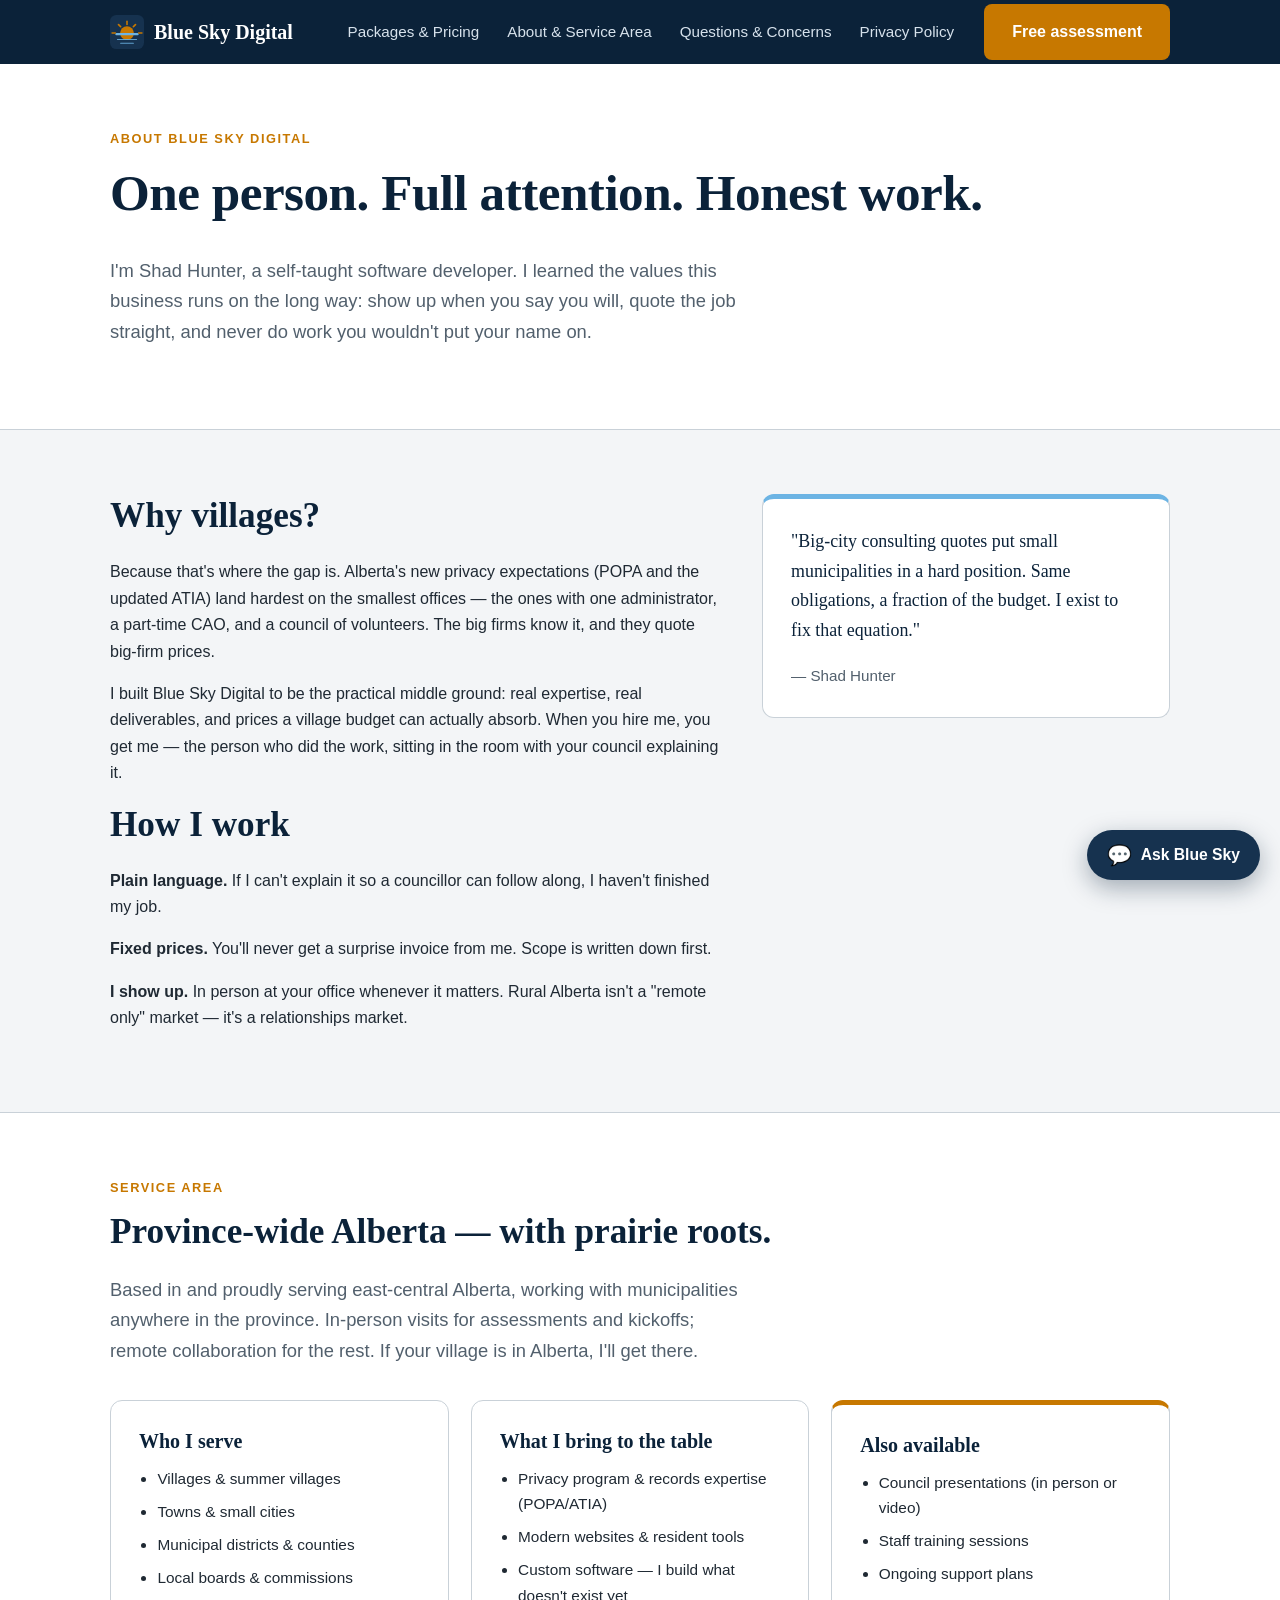
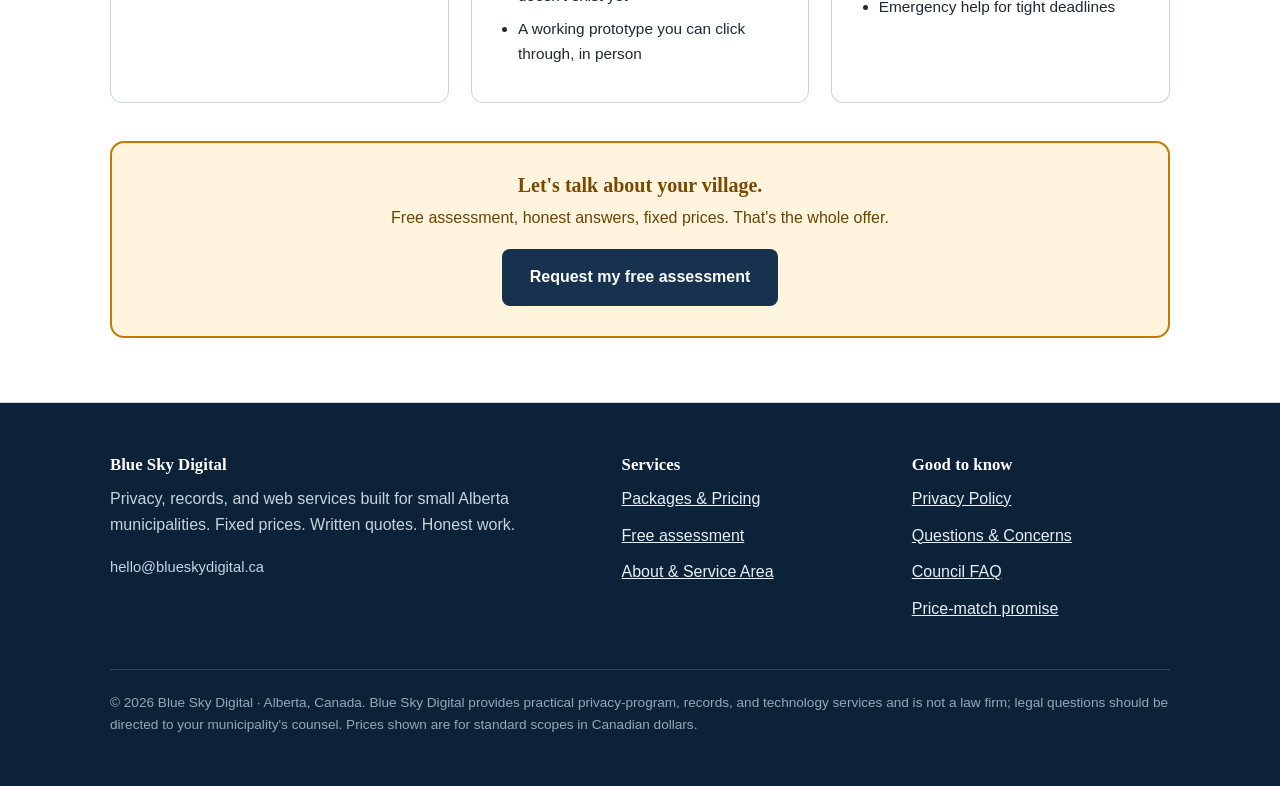
==== about.html @ df8b33da "Initial publish: Blue Sky Digital service website - 5 pages: landing, packages, about, concerns, pri" ====
<!DOCTYPE html>
<html lang="en">
<head>
<meta charset="UTF-8">
<meta name="viewport" content="width=device-width, initial-scale=1.0">
<title>About &amp; Service Area — Blue Sky Digital</title>
<meta name="description" content="Blue Sky Digital: honest privacy, records, and web work for small Alberta municipalities. Province-wide service, free assessments, fixed prices.">
<link rel="icon" type="image/svg+xml" href="img/mark.svg">
<link rel="stylesheet" href="css/style.css">
</head>
<body>
<a class="skip" href="#main">Skip to content</a>

<header class="site">
  <div class="wrap navrow">
    <a class="brand" href="index.html">
      <img class="mark" src="img/mark.svg" alt="" width="34" height="34">
      Blue Sky Digital
    </a>
    <button class="navtoggle" aria-expanded="false" aria-controls="mainnav">Menu</button>
    <nav id="mainnav" aria-label="Main">
      <a href="packages.html">Packages &amp; Pricing</a>
      <a href="about.html" aria-current="page">About &amp; Service Area</a>
      <a href="concerns.html">Questions &amp; Concerns</a>
      <a href="privacy.html">Privacy Policy</a>
    </nav>
    <a class="btn btn-primary" href="index.html#assessment">Free assessment</a>
  </div>
</header>

<main id="main">

<section>
  <div class="wrap">
    <p class="eyebrow">About Blue Sky Digital</p>
    <h1>One person. Full attention. Honest work.</h1>
    <p class="lead">I'm Shad Hunter, a self-taught software developer. I learned the values this business runs on the long way: show up when you say you will, quote the job straight, and never do work you wouldn't put your name on.</p>
  </div>
</section>

<section class="story">
  <div class="wrap cols">
    <div>
      <h2>Why villages?</h2>
      <p>Because that's where the gap is. Alberta's new privacy expectations (POPA and the updated ATIA) land hardest on the smallest offices — the ones with one administrator, a part-time CAO, and a council of volunteers. The big firms know it, and they quote big-firm prices.</p>
      <p>I built Blue Sky Digital to be the practical middle ground: real expertise, real deliverables, and prices a village budget can actually absorb. When you hire me, you get me — the person who did the work, sitting in the room with your council explaining it.</p>
      <h2>How I work</h2>
      <p><b>Plain language.</b> If I can't explain it so a councillor can follow along, I haven't finished my job.</p>
      <p><b>Fixed prices.</b> You'll never get a surprise invoice from me. Scope is written down first.</p>
      <p><b>I show up.</b> In person at your office whenever it matters. Rural Alberta isn't a "remote only" market — it's a relationships market.</p>
    </div>
    <div class="quote-card">
      <p>"Big-city consulting quotes put small municipalities in a hard position. Same obligations, a fraction of the budget. I exist to fix that equation."</p>
      <p style="margin:0;font-family:var(--sans);font-size:.95rem;color:var(--muted);">— Shad Hunter</p>
    </div>
  </div>
</section>

<section>
  <div class="wrap">
    <p class="eyebrow">Service area</p>
    <h2>Province-wide Alberta — with prairie roots.</h2>
    <p class="lead">Based in and proudly serving east-central Alberta, working with municipalities anywhere in the province. In-person visits for assessments and kickoffs; remote collaboration for the rest. If your village is in Alberta, I'll get there.</p>
    <div class="grid3">
      <div class="card">
        <h3>Who I serve</h3>
        <ul>
          <li>Villages &amp; summer villages</li>
          <li>Towns &amp; small cities</li>
          <li>Municipal districts &amp; counties</li>
          <li>Local boards &amp; commissions</li>
        </ul>
      </div>
      <div class="card">
        <h3>What I bring to the table</h3>
        <ul>
          <li>Privacy program &amp; records expertise (POPA/ATIA)</li>
          <li>Modern websites &amp; resident tools</li>
          <li>Custom software — I build what doesn't exist yet</li>
          <li>A working prototype you can click through, in person</li>
        </ul>
      </div>
      <div class="card feature">
        <h3>Also available</h3>
        <ul>
          <li>Council presentations (in person or video)</li>
          <li>Staff training sessions</li>
          <li>Ongoing support plans</li>
          <li>Emergency help for tight deadlines</li>
        </ul>
      </div>
    </div>
    <div class="promise" style="text-align:center;">
      <h3>Let's talk about your village.</h3>
      <p style="margin-bottom:18px;">Free assessment, honest answers, fixed prices. That's the whole offer.</p>
      <a class="btn btn-dark" href="index.html#assessment">Request my free assessment</a>
    </div>
  </div>
</section>

</main>

<footer class="site">
  <div class="wrap">
    <div class="cols">
      <div>
        <h3>Blue Sky Digital</h3>
        <p>Privacy, records, and web services built for small Alberta municipalities. Fixed prices. Written quotes. Honest work.</p>
        <p style="font-size:.92rem;">hello@blueskydigital.ca</p>
      </div>
      <div>
        <h3>Services</h3>
        <ul>
          <li><a href="packages.html">Packages &amp; Pricing</a></li>
          <li><a href="index.html#assessment">Free assessment</a></li>
          <li><a href="about.html">About &amp; Service Area</a></li>
        </ul>
      </div>
      <div>
        <h3>Good to know</h3>
        <ul>
          <li><a href="privacy.html">Privacy Policy</a></li>
          <li><a href="concerns.html">Questions &amp; Concerns</a></li>
          <li><a href="index.html#faq">Council FAQ</a></li>
          <li><a href="index.html#pricing">Price-match promise</a></li>
        </ul>
      </div>
    </div>
    <p class="legal">© 2026 Blue Sky Digital · Alberta, Canada. Blue Sky Digital provides practical privacy-program, records, and technology services and is not a law firm; legal questions should be directed to your municipality's counsel. Prices shown are for standard scopes in Canadian dollars.</p>
  </div>
</footer>

<script src="js/main.js"></script>
<script src="js/chat.js"></script>
</body>
</html>
---- css/style.css ----
/* Blue Sky Digital — government-professional design system */
:root {
  --navy:#16324f; --navy-dark:#0b2239; --blue:#175d8d; --sky:#6cb4e4;
  --gold:#c77800; --gold-soft:#fff5df; --ink:#1f2933; --muted:#52606d;
  --paper:#ffffff; --soft:#f3f5f7; --line:#c9d1d8;
  --sans:-apple-system,BlinkMacSystemFont,"Segoe UI",Roboto,Helvetica,Arial,sans-serif;
  --serif:Georgia,"Times New Roman",serif;
}
* { box-sizing:border-box; }
html { scroll-behavior:smooth; }
body { margin:0; color:var(--ink); background:var(--paper); font-family:var(--sans); line-height:1.65; }
img,svg { max-width:100%; }
h1,h2,h3,h4 { font-family:var(--serif); color:var(--navy-dark); line-height:1.25; margin:0 0 .6em; }
h1 { font-size:clamp(2.1rem,4.5vw,3.2rem); letter-spacing:-.01em; }
h2 { font-size:clamp(1.6rem,3vw,2.2rem); }
h3 { font-size:1.25rem; }
p { margin:0 0 1em; }
a { color:var(--blue); }
.wrap { width:min(1060px,calc(100% - 40px)); margin-inline:auto; }
.eyebrow { color:var(--gold); font-size:.8rem; font-weight:750; letter-spacing:.12em; text-transform:uppercase; margin-bottom:12px; }
.lead { font-size:1.15rem; color:var(--muted); max-width:62ch; }
section { padding:64px 0; border-bottom:1px solid var(--line); }
.skip { position:absolute; left:-9999px; }
.skip:focus { left:8px; top:8px; z-index:99; background:var(--navy-dark); color:#fff; padding:10px 16px; }
:focus-visible { outline:3px solid var(--gold); outline-offset:3px; }

/* Header */
header.site { position:sticky; top:0; z-index:50; background:var(--navy-dark); color:#fff; }
.navrow { display:flex; align-items:center; gap:18px; min-height:64px; }
.brand { display:flex; align-items:center; gap:10px; color:#fff; text-decoration:none; font-family:var(--serif); font-size:1.25rem; font-weight:700; margin-right:auto; }
.brand .mark { width:34px; height:34px; }
.navrow nav { display:flex; gap:4px; flex-wrap:wrap; }
.navrow nav a { color:#d7e2ec; text-decoration:none; padding:8px 12px; border-radius:6px; font-size:.95rem; }
.navrow nav a:hover { color:#fff; background:rgba(255,255,255,.12); }
.btn { display:inline-block; padding:13px 26px; border-radius:8px; font-weight:700; text-decoration:none; border:2px solid transparent; cursor:pointer; font-size:1rem; font-family:var(--sans); }
.btn-primary { background:var(--gold); color:#fff; }
.btn-primary:hover { background:#a86200; color:#fff; }
.btn-ghost { border-color:rgba(255,255,255,.5); color:#fff; }
.btn-ghost:hover { border-color:#fff; color:#fff; }
.btn-dark { background:var(--navy); color:#fff; }
.btn-dark:hover { background:var(--navy-dark); color:#fff; }
.navtoggle { display:none; background:none; border:1px solid rgba(255,255,255,.4); color:#fff; border-radius:6px; padding:8px 12px; cursor:pointer; }

/* Hero */
.hero { background:linear-gradient(180deg,#2e6fa4 0%,var(--navy) 62%,var(--navy) 100%); color:#fff; border-bottom:none; padding:84px 0 72px; }
.hero h1 { color:#fff; max-width:17ch; }
.hero .lead { color:#d9e6f2; font-size:1.22rem; }
.hero .cta { display:flex; gap:14px; flex-wrap:wrap; margin:28px 0 22px; }
.trust { display:flex; gap:8px 26px; flex-wrap:wrap; font-size:.92rem; color:#bcd4e8; padding-top:18px; border-top:1px solid rgba(255,255,255,.18); }
.trust b { color:#fff; }

/* Cards & grids */
.grid3 { display:grid; grid-template-columns:repeat(auto-fit,minmax(270px,1fr)); gap:22px; margin-top:34px; }
.card { background:#fff; border:1px solid var(--line); border-radius:12px; padding:28px; }
.card .step-no { display:inline-grid; place-items:center; width:44px; height:44px; border-radius:10px; background:var(--soft); border:1px solid var(--line); font-family:var(--serif); font-weight:700; color:var(--navy); margin-bottom:14px; font-size:1.15rem; }
.card .price { font-family:var(--serif); font-size:1.75rem; color:var(--navy); font-weight:700; margin:10px 0 6px; }
.card .price small { font-size:.85rem; font-family:var(--sans); color:var(--muted); font-weight:400; }
.card ul { padding-left:1.15em; margin:12px 0 0; }
.card li { margin-bottom:.5em; font-size:.96rem; }
.card.feature { border-top:5px solid var(--gold); }

/* Citation / detail box */
.detail { background:var(--soft); border-left:4px solid var(--navy); padding:18px 22px; border-radius:0 10px 10px 0; margin:26px 0; }
.detail p { font-size:.92rem; color:var(--muted); margin:0; }
.detail b { color:var(--navy-dark); }

/* Price banner */
.promise { background:var(--gold-soft); border:2px solid var(--gold); border-radius:14px; padding:30px 32px; margin:38px 0 0; }
.promise h3 { color:#7a4900; margin-bottom:.35em; }
.promise p { margin:0; color:#6b4400; }
/* Steps */
.steps { counter-reset:s; display:grid; grid-template-columns:repeat(auto-fit,minmax(210px,1fr)); gap:20px; margin-top:32px; }
.steps .st { padding-top:8px; }
.steps .st::before { counter-increment:s; content:counter(s); display:grid; place-items:center; width:40px; height:40px; border-radius:50%; background:var(--navy); color:#fff; font-family:var(--serif); font-weight:700; margin-bottom:12px; }

/* Table */
table { width:100%; border-collapse:collapse; margin-top:28px; background:#fff; }
th,td { text-align:left; padding:15px 16px; border-bottom:1px solid var(--line); font-size:.97rem; vertical-align:top; }
th { background:var(--navy); color:#fff; font-family:var(--serif); }
tr:nth-child(even) td { background:var(--soft); }
td.price-cell { font-family:var(--serif); font-weight:700; color:var(--navy); white-space:nowrap; }

/* FAQ */
.faq { margin-top:30px; }
.faq details { border:1px solid var(--line); border-radius:10px; padding:0 20px; margin-bottom:12px; background:#fff; }
.faq summary { cursor:pointer; font-weight:700; color:var(--navy-dark); padding:16px 0; font-family:var(--serif); font-size:1.05rem; }
.faq details p { padding-bottom:16px; margin:0; color:var(--muted); }

/* Story */
.story { background:var(--soft); }
.story .cols { display:grid; grid-template-columns:1.2fr .8fr; gap:40px; align-items:start; }
.quote-card { background:#fff; border:1px solid var(--line); border-radius:12px; padding:28px; font-family:var(--serif); font-size:1.12rem; color:var(--navy-dark); border-top:5px solid var(--sky); }

/* Form */
.form-wrap { display:grid; grid-template-columns:1.15fr .85fr; gap:40px; align-items:start; }
.form-grid { display:grid; grid-template-columns:1fr 1fr; gap:16px; }
.form-grid .full { grid-column:1/-1; }
label { display:block; font-weight:700; font-size:.92rem; color:var(--navy-dark); margin-bottom:6px; }
label .opt { font-weight:400; color:var(--muted); }
input,select,textarea { width:100%; padding:12px 14px; border:1px solid var(--line); border-radius:8px; font:inherit; background:#fff; }
input:focus,select:focus,textarea:focus { outline:3px solid var(--gold); outline-offset:1px; border-color:var(--gold); }
.checks { display:grid; gap:8px; }
.checks label { display:flex; gap:10px; align-items:center; font-weight:400; margin:0; }
.checks input { width:auto; }
.form-note { background:var(--soft); border:1px solid var(--line); border-radius:12px; padding:26px; }
.form-note h3 { margin-top:0; }
.form-note ol { padding-left:1.2em; margin:0; }
.form-note li { margin-bottom:.7em; }
.form-ok { background:#eaf5ef; border:1px solid #176b45; color:#14532d; border-radius:10px; padding:18px 22px; margin-top:18px; display:none; }
.form-ok.show { display:block; }

/* Footer */
footer.site { background:var(--navy-dark); color:#c7d4e0; padding:52px 0 36px; border-bottom:none; }
footer.site a { color:#e8eff6; }
footer.site .cols { display:grid; grid-template-columns:1.3fr .7fr .7fr; gap:32px; }
footer.site h3 { color:#fff; font-size:1.05rem; }
footer.site ul { list-style:none; padding:0; margin:0; }
footer.site li { margin-bottom:.65em; }
footer .legal { margin-top:36px; padding-top:22px; border-top:1px solid rgba(255,255,255,.15); font-size:.85rem; color:#94a8b9; }


/* ---- Ask Blue Sky chat widget ---- */
.bsky-chat { position:fixed; right:20px; bottom:20px; z-index:120; font-family:var(--sans); }
.bsky-fab { display:flex; align-items:center; gap:9px; padding:13px 20px; border:none; border-radius:999px;
  background:var(--navy); color:#fff; font-size:.98rem; font-weight:700; cursor:pointer;
  box-shadow:0 8px 24px rgba(11,34,57,.35); }
.bsky-fab:hover { background:var(--blue); }
.bsky-fab-icon { font-size:1.25rem; }
.bsky-panel { display:none; flex-direction:column; position:fixed; right:20px; bottom:20px;
  width:min(380px,calc(100vw - 40px)); height:min(560px,calc(100vh - 100px));
  background:#fff; border-radius:16px; overflow:hidden; box-shadow:0 18px 50px rgba(11,34,57,.4);
  border:1px solid var(--line); }
.bsky-panel.open { display:flex; }
.bsky-head { display:flex; align-items:center; justify-content:space-between; gap:10px;
  background:var(--navy); color:#fff; padding:15px 18px; }
.bsky-title { margin:0; font-family:var(--serif); font-size:1.08rem; font-weight:700; }
.bsky-sub { margin:2px 0 0; font-size:.72rem; color:#9fc3e2; }
.bsky-close { background:none; border:none; color:#fff; font-size:1.55rem; line-height:1; cursor:pointer; padding:2px 8px; }
.bsky-close:hover { color:var(--sky); }
.bsky-log { flex:1; overflow-y:auto; padding:16px; display:flex; flex-direction:column; gap:10px;
  background:var(--soft); }
.bsky-msg { max-width:86%; padding:11px 14px; border-radius:12px; font-size:.89rem; line-height:1.55; }
.bsky-msg a { color:var(--blue); font-weight:700; }
.bsky-bot { align-self:flex-start; background:#fff; border:1px solid var(--line); color:var(--ink);
  border-bottom-left-radius:4px; }
.bsky-user { align-self:flex-end; background:var(--navy); color:#fff; border-bottom-right-radius:4px; }
.bsky-typing { display:flex; gap:5px; align-items:center; min-width:52px; }
.bsky-typing span { width:7px; height:7px; border-radius:50%; background:#b6c2cc; animation:bsky-blink 1.2s infinite; }
.bsky-typing span:nth-child(2) { animation-delay:.2s; }
.bsky-typing span:nth-child(3) { animation-delay:.4s; }
@keyframes bsky-blink { 0%,70%,100% { opacity:.3; } 35% { opacity:1; } }
.bsky-chips { display:flex; flex-wrap:wrap; gap:7px; padding:10px 14px; background:#fff; border-top:1px solid var(--line); }
.bsky-chip { border:1px solid var(--line); background:#fff; color:var(--blue); border-radius:999px;
  padding:6px 12px; font-size:.76rem; font-weight:600; cursor:pointer; }
.bsky-chip:hover { background:var(--soft); border-color:var(--blue); }
.bsky-form { display:flex; gap:8px; padding:12px 14px; background:#fff; border-top:1px solid var(--line); }
.bsky-form input { flex:1; padding:10px 13px; border:1px solid var(--line); border-radius:999px; font-size:.9rem; }
.bsky-form input:focus { outline:2px solid var(--gold); border-color:var(--gold); }
.bsky-form button { width:42px; height:42px; border:none; border-radius:50%; background:var(--gold);
  color:#fff; font-size:1.05rem; cursor:pointer; flex-shrink:0; }
.bsky-form button:hover { background:#a86200; }
.bsky-foot { margin:0; padding:7px 14px 10px; font-size:.68rem; color:var(--muted); background:#fff;
  text-align:center; }
@media (max-width:520px) {
  .bsky-fab-text { display:none; }
  .bsky-fab { padding:14px; }
  .bsky-panel { right:10px; bottom:10px; width:calc(100vw - 20px); }
}
@media (max-width:860px) {
  .navtoggle { display:block; }
  .navrow nav { display:none; width:100%; flex-direction:column; padding-bottom:12px; }
  .navrow nav.open { display:flex; }
  .navrow .btn { display:none; }
  .story .cols,.form-wrap,footer.site .cols { grid-template-columns:1fr; }
  .form-grid { grid-template-columns:1fr; }
}
@media print {
  header.site,.navtoggle,.btn,form,.skip { display:none !important; }
  body { font-size:12pt; }
  section { padding:18px 0; break-inside:avoid; }
  .hero { background:#fff !important; color:#000 !important; }
  .hero h1,.hero .lead,.trust,.trust b { color:#000 !important; }
}
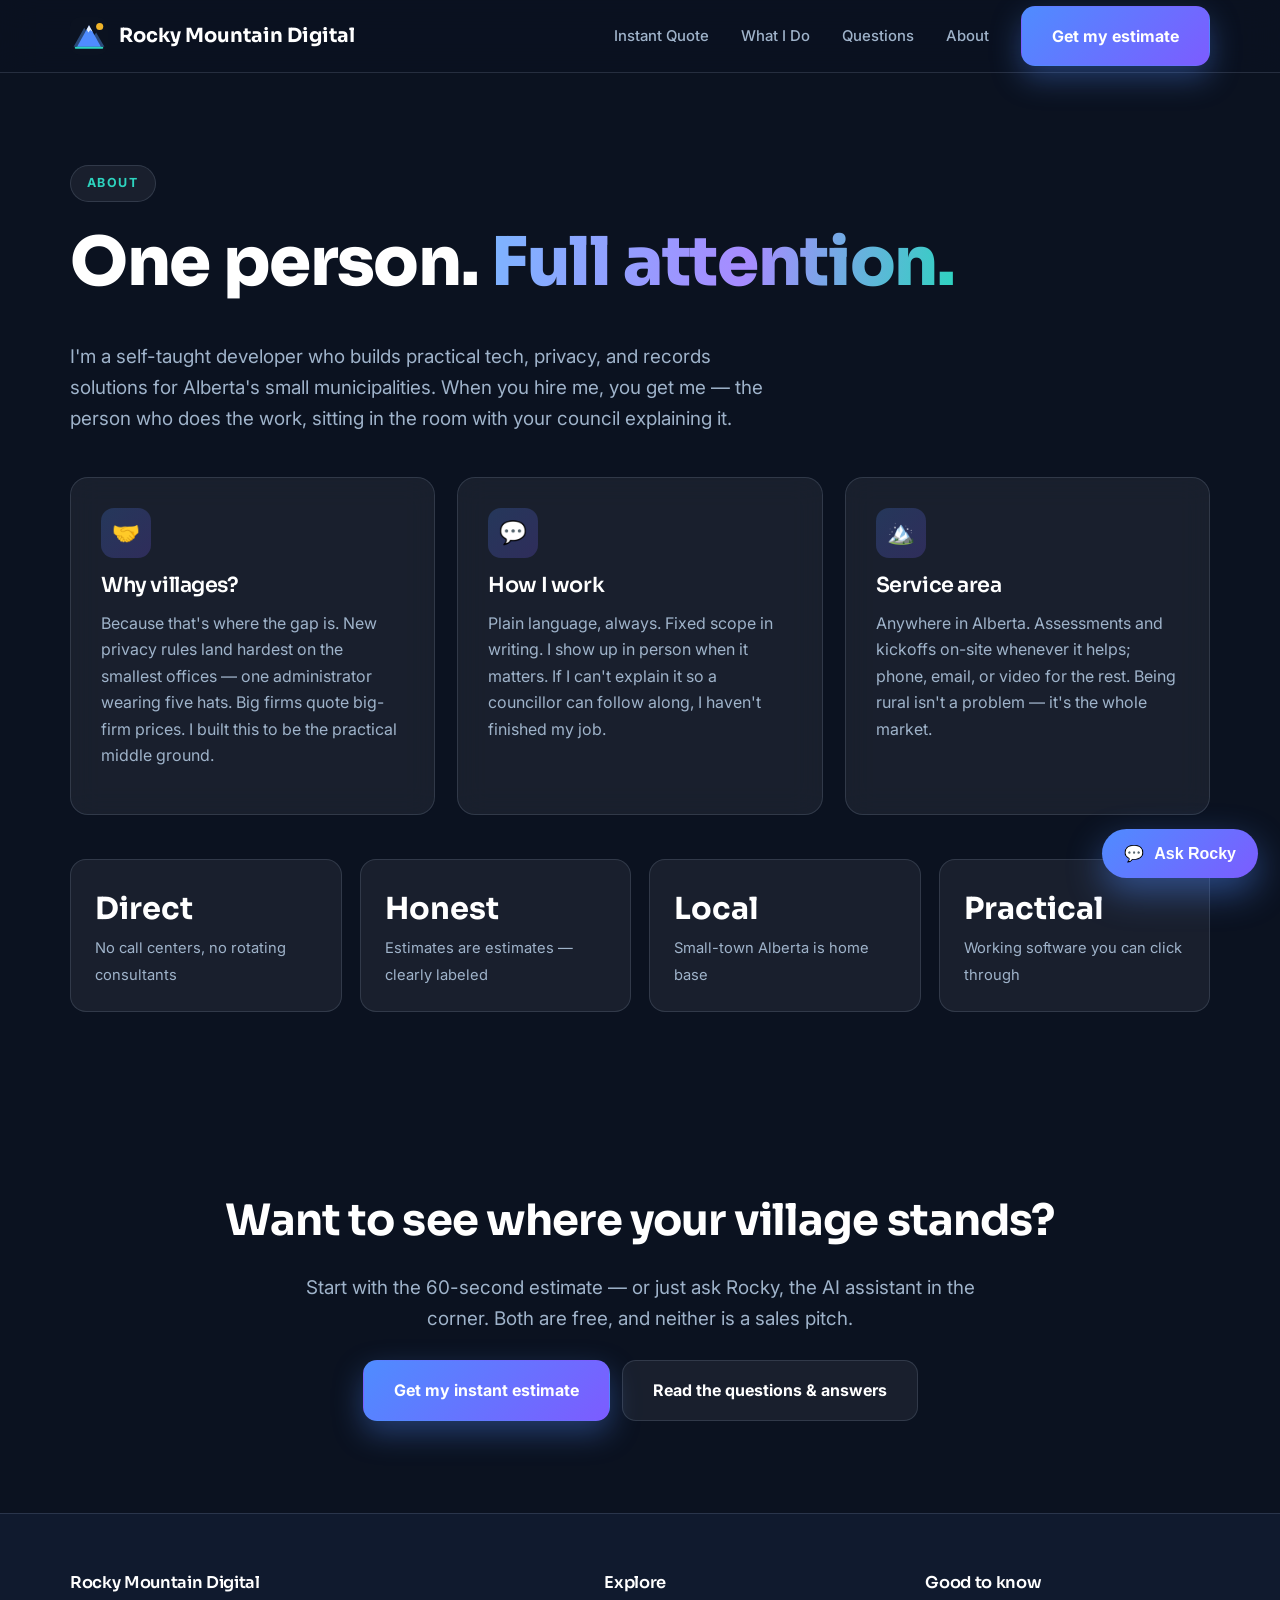
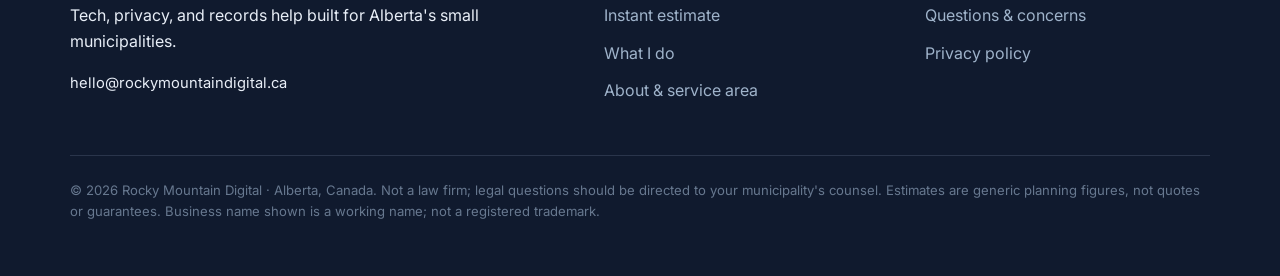
==== commit 8e5004a9: "Rebuild: Rocky Mountain Digital — real LLM + interactive quote quiz - Ask Rocky: real LLM chat (Pute" ====
--- a/about.html
+++ b/about.html
@@ -3,9 +3,12 @@
 <head>
 <meta charset="UTF-8">
 <meta name="viewport" content="width=device-width, initial-scale=1.0">
-<title>About &amp; Service Area — Blue Sky Digital</title>
-<meta name="description" content="Blue Sky Digital: honest privacy, records, and web work for small Alberta municipalities. Province-wide service, free assessments, fixed prices.">
+<title>About &amp; Service Area — Rocky Mountain Digital</title>
+<meta name="description" content="A self-taught developer helping Alberta villages with tech, privacy, and records. Province-wide service, honest estimates, real conversations.">
 <link rel="icon" type="image/svg+xml" href="img/mark.svg">
+<link rel="preconnect" href="https://fonts.googleapis.com">
+<link rel="preconnect" href="https://fonts.gstatic.com" crossorigin>
+<link href="https://fonts.googleapis.com/css2?family=Inter:wght@400;500;600;700&family=Sora:wght@600;700;800&display=swap" rel="stylesheet">
 <link rel="stylesheet" href="css/style.css">
 </head>
 <body>
@@ -14,17 +17,17 @@
 <header class="site">
   <div class="wrap navrow">
     <a class="brand" href="index.html">
-      <img class="mark" src="img/mark.svg" alt="" width="34" height="34">
-      Blue Sky Digital
+      <img class="mark" src="img/mark.svg" alt="" width="38" height="38">
+      Rocky Mountain Digital
     </a>
     <button class="navtoggle" aria-expanded="false" aria-controls="mainnav">Menu</button>
     <nav id="mainnav" aria-label="Main">
-      <a href="packages.html">Packages &amp; Pricing</a>
-      <a href="about.html" aria-current="page">About &amp; Service Area</a>
-      <a href="concerns.html">Questions &amp; Concerns</a>
-      <a href="privacy.html">Privacy Policy</a>
+      <a href="index.html#quote">Instant Quote</a>
+      <a href="index.html#services">What I Do</a>
+      <a href="concerns.html">Questions</a>
+      <a href="about.html" aria-current="page">About</a>
     </nav>
-    <a class="btn btn-primary" href="index.html#assessment">Free assessment</a>
+    <a class="btn btn-primary" href="index.html#quote">Get my estimate</a>
   </div>
 </header>
 
@@ -32,68 +35,42 @@
 
 <section>
   <div class="wrap">
-    <p class="eyebrow">About Blue Sky Digital</p>
-    <h1>One person. Full attention. Honest work.</h1>
-    <p class="lead">I'm Shad Hunter, a self-taught software developer. I learned the values this business runs on the long way: show up when you say you will, quote the job straight, and never do work you wouldn't put your name on.</p>
-  </div>
-</section>
-
-<section class="story">
-  <div class="wrap cols">
-    <div>
-      <h2>Why villages?</h2>
-      <p>Because that's where the gap is. Alberta's new privacy expectations (POPA and the updated ATIA) land hardest on the smallest offices — the ones with one administrator, a part-time CAO, and a council of volunteers. The big firms know it, and they quote big-firm prices.</p>
-      <p>I built Blue Sky Digital to be the practical middle ground: real expertise, real deliverables, and prices a village budget can actually absorb. When you hire me, you get me — the person who did the work, sitting in the room with your council explaining it.</p>
-      <h2>How I work</h2>
-      <p><b>Plain language.</b> If I can't explain it so a councillor can follow along, I haven't finished my job.</p>
-      <p><b>Fixed prices.</b> You'll never get a surprise invoice from me. Scope is written down first.</p>
-      <p><b>I show up.</b> In person at your office whenever it matters. Rural Alberta isn't a "remote only" market — it's a relationships market.</p>
+    <p class="eyebrow">About</p>
+    <h1>One person. <span class="grad-text">Full attention.</span></h1>
+    <p class="lead">I'm a self-taught developer who builds practical tech, privacy, and records solutions for Alberta's small municipalities. When you hire me, you get me — the person who does the work, sitting in the room with your council explaining it.</p>
+    <div class="grid3">
+      <div class="card">
+        <div class="icon" aria-hidden="true">🤝</div>
+        <h3>Why villages?</h3>
+        <p>Because that's where the gap is. New privacy rules land hardest on the smallest offices — one administrator wearing five hats. Big firms quote big-firm prices. I built this to be the practical middle ground.</p>
+      </div>
+      <div class="card">
+        <div class="icon" aria-hidden="true">💬</div>
+        <h3>How I work</h3>
+        <p>Plain language, always. Fixed scope in writing. I show up in person when it matters. If I can't explain it so a councillor can follow along, I haven't finished my job.</p>
+      </div>
+      <div class="card">
+        <div class="icon" aria-hidden="true">🏔️</div>
+        <h3>Service area</h3>
+        <p>Anywhere in Alberta. Assessments and kickoffs on-site whenever it helps; phone, email, or video for the rest. Being rural isn't a problem — it's the whole market.</p>
+      </div>
     </div>
-    <div class="quote-card">
-      <p>"Big-city consulting quotes put small municipalities in a hard position. Same obligations, a fraction of the budget. I exist to fix that equation."</p>
-      <p style="margin:0;font-family:var(--sans);font-size:.95rem;color:var(--muted);">— Shad Hunter</p>
+    <div class="strip">
+      <div class="stat"><b>Direct</b><span>No call centers, no rotating consultants</span></div>
+      <div class="stat"><b>Honest</b><span>Estimates are estimates — clearly labeled</span></div>
+      <div class="stat"><b>Local</b><span>Small-town Alberta is home base</span></div>
+      <div class="stat"><b>Practical</b><span>Working software you can click through</span></div>
     </div>
   </div>
 </section>
 
 <section>
-  <div class="wrap">
-    <p class="eyebrow">Service area</p>
-    <h2>Province-wide Alberta — with prairie roots.</h2>
-    <p class="lead">Based in and proudly serving east-central Alberta, working with municipalities anywhere in the province. In-person visits for assessments and kickoffs; remote collaboration for the rest. If your village is in Alberta, I'll get there.</p>
-    <div class="grid3">
-      <div class="card">
-        <h3>Who I serve</h3>
-        <ul>
-          <li>Villages &amp; summer villages</li>
-          <li>Towns &amp; small cities</li>
-          <li>Municipal districts &amp; counties</li>
-          <li>Local boards &amp; commissions</li>
-        </ul>
-      </div>
-      <div class="card">
-        <h3>What I bring to the table</h3>
-        <ul>
-          <li>Privacy program &amp; records expertise (POPA/ATIA)</li>
-          <li>Modern websites &amp; resident tools</li>
-          <li>Custom software — I build what doesn't exist yet</li>
-          <li>A working prototype you can click through, in person</li>
-        </ul>
-      </div>
-      <div class="card feature">
-        <h3>Also available</h3>
-        <ul>
-          <li>Council presentations (in person or video)</li>
-          <li>Staff training sessions</li>
-          <li>Ongoing support plans</li>
-          <li>Emergency help for tight deadlines</li>
-        </ul>
-      </div>
-    </div>
-    <div class="promise" style="text-align:center;">
-      <h3>Let's talk about your village.</h3>
-      <p style="margin-bottom:18px;">Free assessment, honest answers, fixed prices. That's the whole offer.</p>
-      <a class="btn btn-dark" href="index.html#assessment">Request my free assessment</a>
+  <div class="wrap" style="text-align:center">
+    <h2>Want to see where your village stands?</h2>
+    <p class="lead" style="margin-inline:auto">Start with the 60-second estimate — or just ask Rocky, the AI assistant in the corner. Both are free, and neither is a sales pitch.</p>
+    <div class="quiz-nav" style="justify-content:center">
+      <a class="btn btn-primary" href="index.html#quote">Get my instant estimate</a>
+      <a class="btn btn-ghost" href="concerns.html">Read the questions &amp; answers</a>
     </div>
   </div>
 </section>
@@ -104,33 +81,33 @@
   <div class="wrap">
     <div class="cols">
       <div>
-        <h3>Blue Sky Digital</h3>
-        <p>Privacy, records, and web services built for small Alberta municipalities. Fixed prices. Written quotes. Honest work.</p>
-        <p style="font-size:.92rem;">hello@blueskydigital.ca</p>
+        <h3>Rocky Mountain Digital</h3>
+        <p>Tech, privacy, and records help built for Alberta's small municipalities.</p>
+        <p style="font-size:.92rem">hello@rockymountaindigital.ca</p>
       </div>
       <div>
-        <h3>Services</h3>
+        <h3>Explore</h3>
         <ul>
-          <li><a href="packages.html">Packages &amp; Pricing</a></li>
-          <li><a href="index.html#assessment">Free assessment</a></li>
-          <li><a href="about.html">About &amp; Service Area</a></li>
+          <li><a href="index.html#quote">Instant estimate</a></li>
+          <li><a href="index.html#services">What I do</a></li>
+          <li><a href="about.html">About &amp; service area</a></li>
         </ul>
       </div>
       <div>
         <h3>Good to know</h3>
         <ul>
-          <li><a href="privacy.html">Privacy Policy</a></li>
-          <li><a href="concerns.html">Questions &amp; Concerns</a></li>
-          <li><a href="index.html#faq">Council FAQ</a></li>
-          <li><a href="index.html#pricing">Price-match promise</a></li>
+          <li><a href="concerns.html">Questions &amp; concerns</a></li>
+          <li><a href="privacy.html">Privacy policy</a></li>
         </ul>
       </div>
     </div>
-    <p class="legal">© 2026 Blue Sky Digital · Alberta, Canada. Blue Sky Digital provides practical privacy-program, records, and technology services and is not a law firm; legal questions should be directed to your municipality's counsel. Prices shown are for standard scopes in Canadian dollars.</p>
+    <p class="legal">© 2026 Rocky Mountain Digital · Alberta, Canada. Not a law firm; legal questions should be directed to your municipality's counsel. Estimates are generic planning figures, not quotes or guarantees. Business name shown is a working name; not a registered trademark.</p>
   </div>
 </footer>
 
+<script src="https://js.puter.com/v2/"></script>
 <script src="js/main.js"></script>
+<script src="js/ai.js"></script>
 <script src="js/chat.js"></script>
 </body>
 </html>
--- a/css/style.css
+++ b/css/style.css
@@ -1,183 +1,186 @@
-/* Blue Sky Digital — government-professional design system */
+/* Rocky Mountain Digital — premium SaaS design system */
 :root {
-  --navy:#16324f; --navy-dark:#0b2239; --blue:#175d8d; --sky:#6cb4e4;
-  --gold:#c77800; --gold-soft:#fff5df; --ink:#1f2933; --muted:#52606d;
-  --paper:#ffffff; --soft:#f3f5f7; --line:#c9d1d8;
-  --sans:-apple-system,BlinkMacSystemFont,"Segoe UI",Roboto,Helvetica,Arial,sans-serif;
-  --serif:Georgia,"Times New Roman",serif;
+  --midnight:#0b1220; --deep:#101a2e; --navy:#16263f; --panel:#1b2c47;
+  --ice:#e8eef7; --white:#fff; --mist:#9fb3ca; --line:rgba(159,179,202,.18);
+  --accent:#4f8cff; --accent-2:#7c5cff; --gold:#f0b429; --teal:#2dd4bf;
+  --glass:rgba(255,255,255,.06); --glass-2:rgba(255,255,255,.1);
+  --sans:"Inter",-apple-system,BlinkMacSystemFont,"Segoe UI",Roboto,sans-serif;
+  --display:"Sora","Inter",sans-serif;
+  --shadow:0 20px 50px rgba(4,10,22,.45);
+  --radius:18px;
 }
 * { box-sizing:border-box; }
 html { scroll-behavior:smooth; }
-body { margin:0; color:var(--ink); background:var(--paper); font-family:var(--sans); line-height:1.65; }
+body { margin:0; background:var(--midnight); color:var(--ice); font-family:var(--sans); line-height:1.65; -webkit-font-smoothing:antialiased; }
 img,svg { max-width:100%; }
-h1,h2,h3,h4 { font-family:var(--serif); color:var(--navy-dark); line-height:1.25; margin:0 0 .6em; }
-h1 { font-size:clamp(2.1rem,4.5vw,3.2rem); letter-spacing:-.01em; }
-h2 { font-size:clamp(1.6rem,3vw,2.2rem); }
-h3 { font-size:1.25rem; }
+h1,h2,h3,h4 { font-family:var(--display); color:var(--white); line-height:1.15; margin:0 0 .6em; letter-spacing:-.02em; }
+h1 { font-size:clamp(2.4rem,5.5vw,4.2rem); font-weight:800; }
+h2 { font-size:clamp(1.8rem,3.5vw,2.7rem); font-weight:700; }
+h3 { font-size:1.3rem; font-weight:600; }
 p { margin:0 0 1em; }
-a { color:var(--blue); }
-.wrap { width:min(1060px,calc(100% - 40px)); margin-inline:auto; }
-.eyebrow { color:var(--gold); font-size:.8rem; font-weight:750; letter-spacing:.12em; text-transform:uppercase; margin-bottom:12px; }
-.lead { font-size:1.15rem; color:var(--muted); max-width:62ch; }
-section { padding:64px 0; border-bottom:1px solid var(--line); }
+a { color:var(--accent); }
+.wrap { width:min(1140px,calc(100% - 44px)); margin-inline:auto; }
+.eyebrow { display:inline-flex; align-items:center; gap:8px; padding:7px 16px; border-radius:999px;
+  background:var(--glass); border:1px solid var(--line); color:var(--teal);
+  font-size:.78rem; font-weight:700; letter-spacing:.12em; text-transform:uppercase; margin-bottom:22px; }
+.lead { font-size:1.18rem; color:var(--mist); max-width:60ch; }
+.grad-text { background:linear-gradient(100deg,#7db4ff 0%,#a78bff 55%,#2dd4bf 100%);
+  -webkit-background-clip:text; background-clip:text; color:transparent; }
+section { padding:92px 0; position:relative; }
 .skip { position:absolute; left:-9999px; }
-.skip:focus { left:8px; top:8px; z-index:99; background:var(--navy-dark); color:#fff; padding:10px 16px; }
+.skip:focus { left:12px; top:12px; z-index:200; background:var(--accent); color:#fff; padding:12px 18px; border-radius:10px; }
 :focus-visible { outline:3px solid var(--gold); outline-offset:3px; }
 
+/* Buttons */
+.btn { display:inline-flex; align-items:center; justify-content:center; gap:9px; padding:16px 30px;
+  border-radius:14px; font-weight:700; font-size:1rem; text-decoration:none; border:1px solid transparent;
+  cursor:pointer; font-family:var(--sans); transition:transform .18s ease, box-shadow .18s ease, background .18s; }
+.btn:hover { transform:translateY(-2px); }
+.btn-primary { background:linear-gradient(135deg,var(--accent),var(--accent-2)); color:#fff;
+  box-shadow:0 12px 30px rgba(79,140,255,.35); }
+.btn-primary:hover { box-shadow:0 18px 40px rgba(79,140,255,.5); }
+.btn-ghost { background:var(--glass); border-color:var(--line); color:var(--white); }
+.btn-ghost:hover { background:var(--glass-2); }
+.btn-gold { background:linear-gradient(135deg,var(--gold),#e08b0e); color:#241a02;
+  box-shadow:0 12px 30px rgba(240,180,41,.3); }
+
 /* Header */
-header.site { position:sticky; top:0; z-index:50; background:var(--navy-dark); color:#fff; }
-.navrow { display:flex; align-items:center; gap:18px; min-height:64px; }
-.brand { display:flex; align-items:center; gap:10px; color:#fff; text-decoration:none; font-family:var(--serif); font-size:1.25rem; font-weight:700; margin-right:auto; }
-.brand .mark { width:34px; height:34px; }
+header.site { position:sticky; top:0; z-index:100; background:rgba(11,18,32,.75);
+  backdrop-filter:blur(18px); -webkit-backdrop-filter:blur(18px); border-bottom:1px solid var(--line); }
+.navrow { display:flex; align-items:center; gap:18px; min-height:72px; }
+.brand { display:flex; align-items:center; gap:11px; color:var(--white); text-decoration:none;
+  font-family:var(--display); font-size:1.22rem; font-weight:700; margin-right:auto; }
+.brand .mark { width:38px; height:38px; border-radius:10px; }
 .navrow nav { display:flex; gap:4px; flex-wrap:wrap; }
-.navrow nav a { color:#d7e2ec; text-decoration:none; padding:8px 12px; border-radius:6px; font-size:.95rem; }
-.navrow nav a:hover { color:#fff; background:rgba(255,255,255,.12); }
-.btn { display:inline-block; padding:13px 26px; border-radius:8px; font-weight:700; text-decoration:none; border:2px solid transparent; cursor:pointer; font-size:1rem; font-family:var(--sans); }
-.btn-primary { background:var(--gold); color:#fff; }
-.btn-primary:hover { background:#a86200; color:#fff; }
-.btn-ghost { border-color:rgba(255,255,255,.5); color:#fff; }
-.btn-ghost:hover { border-color:#fff; color:#fff; }
-.btn-dark { background:var(--navy); color:#fff; }
-.btn-dark:hover { background:var(--navy-dark); color:#fff; }
-.navtoggle { display:none; background:none; border:1px solid rgba(255,255,255,.4); color:#fff; border-radius:6px; padding:8px 12px; cursor:pointer; }
+.navrow nav a { color:var(--mist); text-decoration:none; padding:9px 14px; border-radius:10px; font-size:.93rem; font-weight:500; transition:color .15s, background .15s; }
+.navrow nav a:hover { color:var(--white); background:var(--glass); }
+.navtoggle { display:none; background:var(--glass); border:1px solid var(--line); color:#fff; border-radius:10px; padding:9px 14px; cursor:pointer; }
 
 /* Hero */
-.hero { background:linear-gradient(180deg,#2e6fa4 0%,var(--navy) 62%,var(--navy) 100%); color:#fff; border-bottom:none; padding:84px 0 72px; }
-.hero h1 { color:#fff; max-width:17ch; }
-.hero .lead { color:#d9e6f2; font-size:1.22rem; }
-.hero .cta { display:flex; gap:14px; flex-wrap:wrap; margin:28px 0 22px; }
-.trust { display:flex; gap:8px 26px; flex-wrap:wrap; font-size:.92rem; color:#bcd4e8; padding-top:18px; border-top:1px solid rgba(255,255,255,.18); }
-.trust b { color:#fff; }
+.hero { padding:110px 0 100px; overflow:hidden; }
+.hero::before { content:""; position:absolute; inset:-20% -10% auto; height:130%;
+  background:
+    radial-gradient(52% 44% at 18% 12%, rgba(79,140,255,.28), transparent 62%),
+    radial-gradient(46% 40% at 84% 18%, rgba(124,92,255,.24), transparent 62%),
+    radial-gradient(40% 36% at 52% 88%, rgba(45,212,191,.14), transparent 65%);
+  pointer-events:none; }
+.hero-grid { position:relative; display:grid; grid-template-columns:1.15fr .85fr; gap:52px; align-items:center; }
+.hero h1 { max-width:15ch; }
+.hero .lead { font-size:1.25rem; }
+.hero .cta { display:flex; gap:14px; flex-wrap:wrap; margin:32px 0 26px; }
+.pill-row { display:flex; gap:10px; flex-wrap:wrap; }
+.pill { padding:9px 16px; border-radius:999px; background:var(--glass); border:1px solid var(--line);
+  font-size:.85rem; color:var(--ice); }
+.pill b { color:var(--white); }
+/* Glass cards & grids */
+.grid3 { display:grid; grid-template-columns:repeat(auto-fit,minmax(290px,1fr)); gap:22px; margin-top:42px; }
+.card { background:var(--glass); border:1px solid var(--line); border-radius:var(--radius); padding:30px;
+  backdrop-filter:blur(14px); -webkit-backdrop-filter:blur(14px); transition:transform .2s ease, border-color .2s; }
+.card:hover { transform:translateY(-4px); border-color:rgba(79,140,255,.45); }
+.card .icon { display:grid; place-items:center; width:50px; height:50px; border-radius:13px; margin-bottom:16px;
+  background:linear-gradient(135deg,rgba(79,140,255,.22),rgba(124,92,255,.22)); font-size:1.4rem; }
+.card p { color:var(--mist); }
+.card.feature { border-color:rgba(240,180,41,.5); background:linear-gradient(170deg,rgba(240,180,41,.12),var(--glass)); }
 
-/* Cards & grids */
-.grid3 { display:grid; grid-template-columns:repeat(auto-fit,minmax(270px,1fr)); gap:22px; margin-top:34px; }
-.card { background:#fff; border:1px solid var(--line); border-radius:12px; padding:28px; }
-.card .step-no { display:inline-grid; place-items:center; width:44px; height:44px; border-radius:10px; background:var(--soft); border:1px solid var(--line); font-family:var(--serif); font-weight:700; color:var(--navy); margin-bottom:14px; font-size:1.15rem; }
-.card .price { font-family:var(--serif); font-size:1.75rem; color:var(--navy); font-weight:700; margin:10px 0 6px; }
-.card .price small { font-size:.85rem; font-family:var(--sans); color:var(--muted); font-weight:400; }
-.card ul { padding-left:1.15em; margin:12px 0 0; }
-.card li { margin-bottom:.5em; font-size:.96rem; }
-.card.feature { border-top:5px solid var(--gold); }
+.sec-head { max-width:640px; margin-bottom:8px; }
+.sec-head .lead { margin-top:12px; }
 
-/* Citation / detail box */
-.detail { background:var(--soft); border-left:4px solid var(--navy); padding:18px 22px; border-radius:0 10px 10px 0; margin:26px 0; }
-.detail p { font-size:.92rem; color:var(--muted); margin:0; }
-.detail b { color:var(--navy-dark); }
+/* Quote quiz */
+.quiz-shell { background:linear-gradient(165deg,rgba(27,44,71,.75),rgba(16,26,46,.75));
+  border:1px solid var(--line); border-radius:24px; padding:clamp(24px,4vw,44px); box-shadow:var(--shadow); }
+.quiz-progress { display:flex; gap:8px; margin-bottom:26px; }
+.quiz-progress span { flex:1; height:6px; border-radius:99px; background:var(--glass-2); overflow:hidden; }
+.quiz-progress span.done { background:linear-gradient(90deg,var(--accent),var(--accent-2)); }
+.quiz-step h3 { font-size:1.55rem; margin-bottom:6px; }
+.quiz-step .hint { color:var(--mist); font-size:.95rem; margin-bottom:22px; }
+.quiz-options { display:grid; gap:12px; }
+.quiz-opt { text-align:left; padding:17px 20px; border-radius:14px; background:var(--glass);
+  border:1px solid var(--line); color:var(--ice); font-size:1.02rem; font-family:var(--sans);
+  cursor:pointer; transition:all .16s ease; display:flex; justify-content:space-between; align-items:center; gap:12px; }
+.quiz-opt:hover { border-color:var(--accent); background:rgba(79,140,255,.14); transform:translateX(4px); }
+.quiz-opt.sel { border-color:var(--accent); background:rgba(79,140,255,.22); box-shadow:0 8px 24px rgba(79,140,255,.25); }
+.quiz-opt small { color:var(--mist); font-size:.82rem; }
+.quiz-free { width:100%; padding:15px 18px; border-radius:14px; background:var(--glass);
+  border:1px solid var(--line); color:var(--ice); font:inherit; resize:vertical; min-height:96px; }
+.quiz-free:focus { outline:2px solid var(--accent); border-color:var(--accent); }
+.quiz-nav { display:flex; gap:12px; margin-top:26px; flex-wrap:wrap; align-items:center; }
+.quiz-note { font-size:.82rem; color:var(--mist); margin-top:14px; }
+/* Quote result */
+.quote-card { background:linear-gradient(170deg,rgba(255,255,255,.1),rgba(255,255,255,.04));
+  border:1px solid rgba(240,180,41,.45); border-radius:22px; padding:clamp(26px,4vw,44px); box-shadow:var(--shadow); }
+.quote-price { font-family:var(--display); font-size:clamp(2.6rem,6vw,4rem); font-weight:800;
+  background:linear-gradient(120deg,var(--gold),#ffd97a); -webkit-background-clip:text; background-clip:text; color:transparent; }
+.quote-lines { margin:24px 0; border-top:1px solid var(--line); }
+.quote-line { display:flex; justify-content:space-between; gap:16px; padding:13px 0; border-bottom:1px solid var(--line); }
+.quote-line .lbl { color:var(--ice); }
+.quote-line .val { font-weight:700; color:var(--white); white-space:nowrap; }
+.quote-line .why { display:block; color:var(--mist); font-size:.82rem; }
+.typing { display:inline-flex; gap:5px; align-items:center; }
+.typing i { width:7px; height:7px; border-radius:50%; background:var(--mist); animation:blink 1.2s infinite; }
+.typing i:nth-child(2){ animation-delay:.2s; } .typing i:nth-child(3){ animation-delay:.4s; }
+@keyframes blink { 0%,70%,100%{opacity:.25} 35%{opacity:1} }
 
-/* Price banner */
-.promise { background:var(--gold-soft); border:2px solid var(--gold); border-radius:14px; padding:30px 32px; margin:38px 0 0; }
-.promise h3 { color:#7a4900; margin-bottom:.35em; }
-.promise p { margin:0; color:#6b4400; }
-/* Steps */
-.steps { counter-reset:s; display:grid; grid-template-columns:repeat(auto-fit,minmax(210px,1fr)); gap:20px; margin-top:32px; }
-.steps .st { padding-top:8px; }
-.steps .st::before { counter-increment:s; content:counter(s); display:grid; place-items:center; width:40px; height:40px; border-radius:50%; background:var(--navy); color:#fff; font-family:var(--serif); font-weight:700; margin-bottom:12px; }
+.strip { display:grid; grid-template-columns:repeat(auto-fit,minmax(220px,1fr)); gap:18px; margin-top:44px; }
+.strip .stat { background:var(--glass); border:1px solid var(--line); border-radius:16px; padding:24px; }
+.strip .stat b { display:block; font-family:var(--display); font-size:1.9rem; color:var(--white); }
+.strip .stat span { color:var(--mist); font-size:.92rem; }
 
-/* Table */
-table { width:100%; border-collapse:collapse; margin-top:28px; background:#fff; }
-th,td { text-align:left; padding:15px 16px; border-bottom:1px solid var(--line); font-size:.97rem; vertical-align:top; }
-th { background:var(--navy); color:#fff; font-family:var(--serif); }
-tr:nth-child(even) td { background:var(--soft); }
-td.price-cell { font-family:var(--serif); font-weight:700; color:var(--navy); white-space:nowrap; }
+footer.site { background:var(--deep); border-top:1px solid var(--line); padding:60px 0 40px; }
+footer.site .cols { display:grid; grid-template-columns:1.4fr .8fr .8fr; gap:36px; }
+footer.site h3 { font-size:1.02rem; }
+footer.site a { color:var(--mist); text-decoration:none; }
+footer.site a:hover { color:var(--white); }
+footer.site ul { list-style:none; padding:0; margin:0; }
+footer.site li { margin-bottom:.7em; }
+footer .legal { margin-top:40px; padding-top:24px; border-top:1px solid var(--line); font-size:.82rem; color:#67788f; }
+/* Chat widget */
+.rmd-chat { position:fixed; right:22px; bottom:22px; z-index:150; font-family:var(--sans); }
+.rmd-fab { display:flex; align-items:center; gap:10px; padding:15px 22px; border:none; border-radius:999px;
+  background:linear-gradient(135deg,var(--accent),var(--accent-2)); color:#fff; font-size:1rem;
+  font-weight:700; cursor:pointer; box-shadow:0 14px 36px rgba(79,140,255,.45); }
+.rmd-fab:hover { transform:translateY(-2px); }
+.rmd-panel { display:none; flex-direction:column; position:fixed; right:22px; bottom:22px;
+  width:min(420px,calc(100vw - 32px)); height:min(600px,calc(100vh - 110px));
+  background:var(--deep); border:1px solid var(--line); border-radius:20px; overflow:hidden; box-shadow:var(--shadow); }
+.rmd-panel.open { display:flex; }
+.rmd-head { display:flex; align-items:center; justify-content:space-between; gap:10px;
+  padding:16px 18px; background:linear-gradient(135deg,rgba(79,140,255,.25),rgba(124,92,255,.25));
+  border-bottom:1px solid var(--line); }
+.rmd-title { margin:0; font-family:var(--display); font-size:1.05rem; color:#fff; }
+.rmd-sub { margin:2px 0 0; font-size:.72rem; color:var(--mist); }
+.rmd-close { background:none; border:none; color:#fff; font-size:1.5rem; cursor:pointer; line-height:1; }
+.rmd-log { flex:1; overflow-y:auto; padding:18px; display:flex; flex-direction:column; gap:12px; }
+.rmd-msg { max-width:88%; padding:12px 15px; border-radius:15px; font-size:.9rem; line-height:1.58; }
+.rmd-msg a { color:var(--accent); }
+.rmd-bot { align-self:flex-start; background:var(--glass); border:1px solid var(--line); color:var(--ice);
+  border-bottom-left-radius:5px; }
+.rmd-user { align-self:flex-end; background:linear-gradient(135deg,var(--accent),var(--accent-2)); color:#fff;
+  border-bottom-right-radius:5px; }
+.rmd-form { display:flex; gap:9px; padding:13px 14px; border-top:1px solid var(--line); background:var(--deep); }
+.rmd-form input { flex:1; padding:12px 15px; border:1px solid var(--line); border-radius:12px;
+  background:var(--glass); color:var(--ice); font-size:.92rem; }
+.rmd-form button { width:46px; height:46px; border:none; border-radius:12px;
+  background:linear-gradient(135deg,var(--accent),var(--accent-2)); color:#fff; font-size:1.1rem; cursor:pointer; }
+.rmd-foot { margin:0; padding:8px 14px 11px; font-size:.68rem; color:#67788f; text-align:center; background:var(--deep); }
 
-/* FAQ */
-.faq { margin-top:30px; }
-.faq details { border:1px solid var(--line); border-radius:10px; padding:0 20px; margin-bottom:12px; background:#fff; }
-.faq summary { cursor:pointer; font-weight:700; color:var(--navy-dark); padding:16px 0; font-family:var(--serif); font-size:1.05rem; }
-.faq details p { padding-bottom:16px; margin:0; color:var(--muted); }
-
-/* Story */
-.story { background:var(--soft); }
-.story .cols { display:grid; grid-template-columns:1.2fr .8fr; gap:40px; align-items:start; }
-.quote-card { background:#fff; border:1px solid var(--line); border-radius:12px; padding:28px; font-family:var(--serif); font-size:1.12rem; color:var(--navy-dark); border-top:5px solid var(--sky); }
-
-/* Form */
-.form-wrap { display:grid; grid-template-columns:1.15fr .85fr; gap:40px; align-items:start; }
-.form-grid { display:grid; grid-template-columns:1fr 1fr; gap:16px; }
-.form-grid .full { grid-column:1/-1; }
-label { display:block; font-weight:700; font-size:.92rem; color:var(--navy-dark); margin-bottom:6px; }
-label .opt { font-weight:400; color:var(--muted); }
-input,select,textarea { width:100%; padding:12px 14px; border:1px solid var(--line); border-radius:8px; font:inherit; background:#fff; }
-input:focus,select:focus,textarea:focus { outline:3px solid var(--gold); outline-offset:1px; border-color:var(--gold); }
-.checks { display:grid; gap:8px; }
-.checks label { display:flex; gap:10px; align-items:center; font-weight:400; margin:0; }
-.checks input { width:auto; }
-.form-note { background:var(--soft); border:1px solid var(--line); border-radius:12px; padding:26px; }
-.form-note h3 { margin-top:0; }
-.form-note ol { padding-left:1.2em; margin:0; }
-.form-note li { margin-bottom:.7em; }
-.form-ok { background:#eaf5ef; border:1px solid #176b45; color:#14532d; border-radius:10px; padding:18px 22px; margin-top:18px; display:none; }
-.form-ok.show { display:block; }
-
-/* Footer */
-footer.site { background:var(--navy-dark); color:#c7d4e0; padding:52px 0 36px; border-bottom:none; }
-footer.site a { color:#e8eff6; }
-footer.site .cols { display:grid; grid-template-columns:1.3fr .7fr .7fr; gap:32px; }
-footer.site h3 { color:#fff; font-size:1.05rem; }
-footer.site ul { list-style:none; padding:0; margin:0; }
-footer.site li { margin-bottom:.65em; }
-footer .legal { margin-top:36px; padding-top:22px; border-top:1px solid rgba(255,255,255,.15); font-size:.85rem; color:#94a8b9; }
-
-
-/* ---- Ask Blue Sky chat widget ---- */
-.bsky-chat { position:fixed; right:20px; bottom:20px; z-index:120; font-family:var(--sans); }
-.bsky-fab { display:flex; align-items:center; gap:9px; padding:13px 20px; border:none; border-radius:999px;
-  background:var(--navy); color:#fff; font-size:.98rem; font-weight:700; cursor:pointer;
-  box-shadow:0 8px 24px rgba(11,34,57,.35); }
-.bsky-fab:hover { background:var(--blue); }
-.bsky-fab-icon { font-size:1.25rem; }
-.bsky-panel { display:none; flex-direction:column; position:fixed; right:20px; bottom:20px;
-  width:min(380px,calc(100vw - 40px)); height:min(560px,calc(100vh - 100px));
-  background:#fff; border-radius:16px; overflow:hidden; box-shadow:0 18px 50px rgba(11,34,57,.4);
-  border:1px solid var(--line); }
-.bsky-panel.open { display:flex; }
-.bsky-head { display:flex; align-items:center; justify-content:space-between; gap:10px;
-  background:var(--navy); color:#fff; padding:15px 18px; }
-.bsky-title { margin:0; font-family:var(--serif); font-size:1.08rem; font-weight:700; }
-.bsky-sub { margin:2px 0 0; font-size:.72rem; color:#9fc3e2; }
-.bsky-close { background:none; border:none; color:#fff; font-size:1.55rem; line-height:1; cursor:pointer; padding:2px 8px; }
-.bsky-close:hover { color:var(--sky); }
-.bsky-log { flex:1; overflow-y:auto; padding:16px; display:flex; flex-direction:column; gap:10px;
-  background:var(--soft); }
-.bsky-msg { max-width:86%; padding:11px 14px; border-radius:12px; font-size:.89rem; line-height:1.55; }
-.bsky-msg a { color:var(--blue); font-weight:700; }
-.bsky-bot { align-self:flex-start; background:#fff; border:1px solid var(--line); color:var(--ink);
-  border-bottom-left-radius:4px; }
-.bsky-user { align-self:flex-end; background:var(--navy); color:#fff; border-bottom-right-radius:4px; }
-.bsky-typing { display:flex; gap:5px; align-items:center; min-width:52px; }
-.bsky-typing span { width:7px; height:7px; border-radius:50%; background:#b6c2cc; animation:bsky-blink 1.2s infinite; }
-.bsky-typing span:nth-child(2) { animation-delay:.2s; }
-.bsky-typing span:nth-child(3) { animation-delay:.4s; }
-@keyframes bsky-blink { 0%,70%,100% { opacity:.3; } 35% { opacity:1; } }
-.bsky-chips { display:flex; flex-wrap:wrap; gap:7px; padding:10px 14px; background:#fff; border-top:1px solid var(--line); }
-.bsky-chip { border:1px solid var(--line); background:#fff; color:var(--blue); border-radius:999px;
-  padding:6px 12px; font-size:.76rem; font-weight:600; cursor:pointer; }
-.bsky-chip:hover { background:var(--soft); border-color:var(--blue); }
-.bsky-form { display:flex; gap:8px; padding:12px 14px; background:#fff; border-top:1px solid var(--line); }
-.bsky-form input { flex:1; padding:10px 13px; border:1px solid var(--line); border-radius:999px; font-size:.9rem; }
-.bsky-form input:focus { outline:2px solid var(--gold); border-color:var(--gold); }
-.bsky-form button { width:42px; height:42px; border:none; border-radius:50%; background:var(--gold);
-  color:#fff; font-size:1.05rem; cursor:pointer; flex-shrink:0; }
-.bsky-form button:hover { background:#a86200; }
-.bsky-foot { margin:0; padding:7px 14px 10px; font-size:.68rem; color:var(--muted); background:#fff;
-  text-align:center; }
-@media (max-width:520px) {
-  .bsky-fab-text { display:none; }
-  .bsky-fab { padding:14px; }
-  .bsky-panel { right:10px; bottom:10px; width:calc(100vw - 20px); }
-}
-@media (max-width:860px) {
+/* Responsive + print */
+@media (max-width:900px) {
+  .hero-grid { grid-template-columns:1fr; }
   .navtoggle { display:block; }
   .navrow nav { display:none; width:100%; flex-direction:column; padding-bottom:12px; }
   .navrow nav.open { display:flex; }
-  .navrow .btn { display:none; }
-  .story .cols,.form-wrap,footer.site .cols { grid-template-columns:1fr; }
-  .form-grid { grid-template-columns:1fr; }
+  .navrow > .btn { display:none; }
+  footer.site .cols { grid-template-columns:1fr; }
+}
+@media (max-width:520px) {
+  .rmd-fab span { display:none; }
+  .rmd-fab { padding:16px; }
+  .rmd-panel { right:10px; bottom:10px; width:calc(100vw - 20px); }
 }
 @media print {
-  header.site,.navtoggle,.btn,form,.skip { display:none !important; }
-  body { font-size:12pt; }
-  section { padding:18px 0; break-inside:avoid; }
-  .hero { background:#fff !important; color:#000 !important; }
-  .hero h1,.hero .lead,.trust,.trust b { color:#000 !important; }
+  header.site,.rmd-chat,.btn,.quiz-shell,footer.site,.navtoggle { display:none !important; }
+  body { background:#fff !important; color:#000 !important; }
+  h1,h2,h3,.quote-price,.quote-line .val { color:#000 !important; }
+  .quote-card { border:1px solid #999; box-shadow:none; background:#fff !important; }
+  .quote-price { background:none !important; -webkit-text-fill-color:#000; }
 }
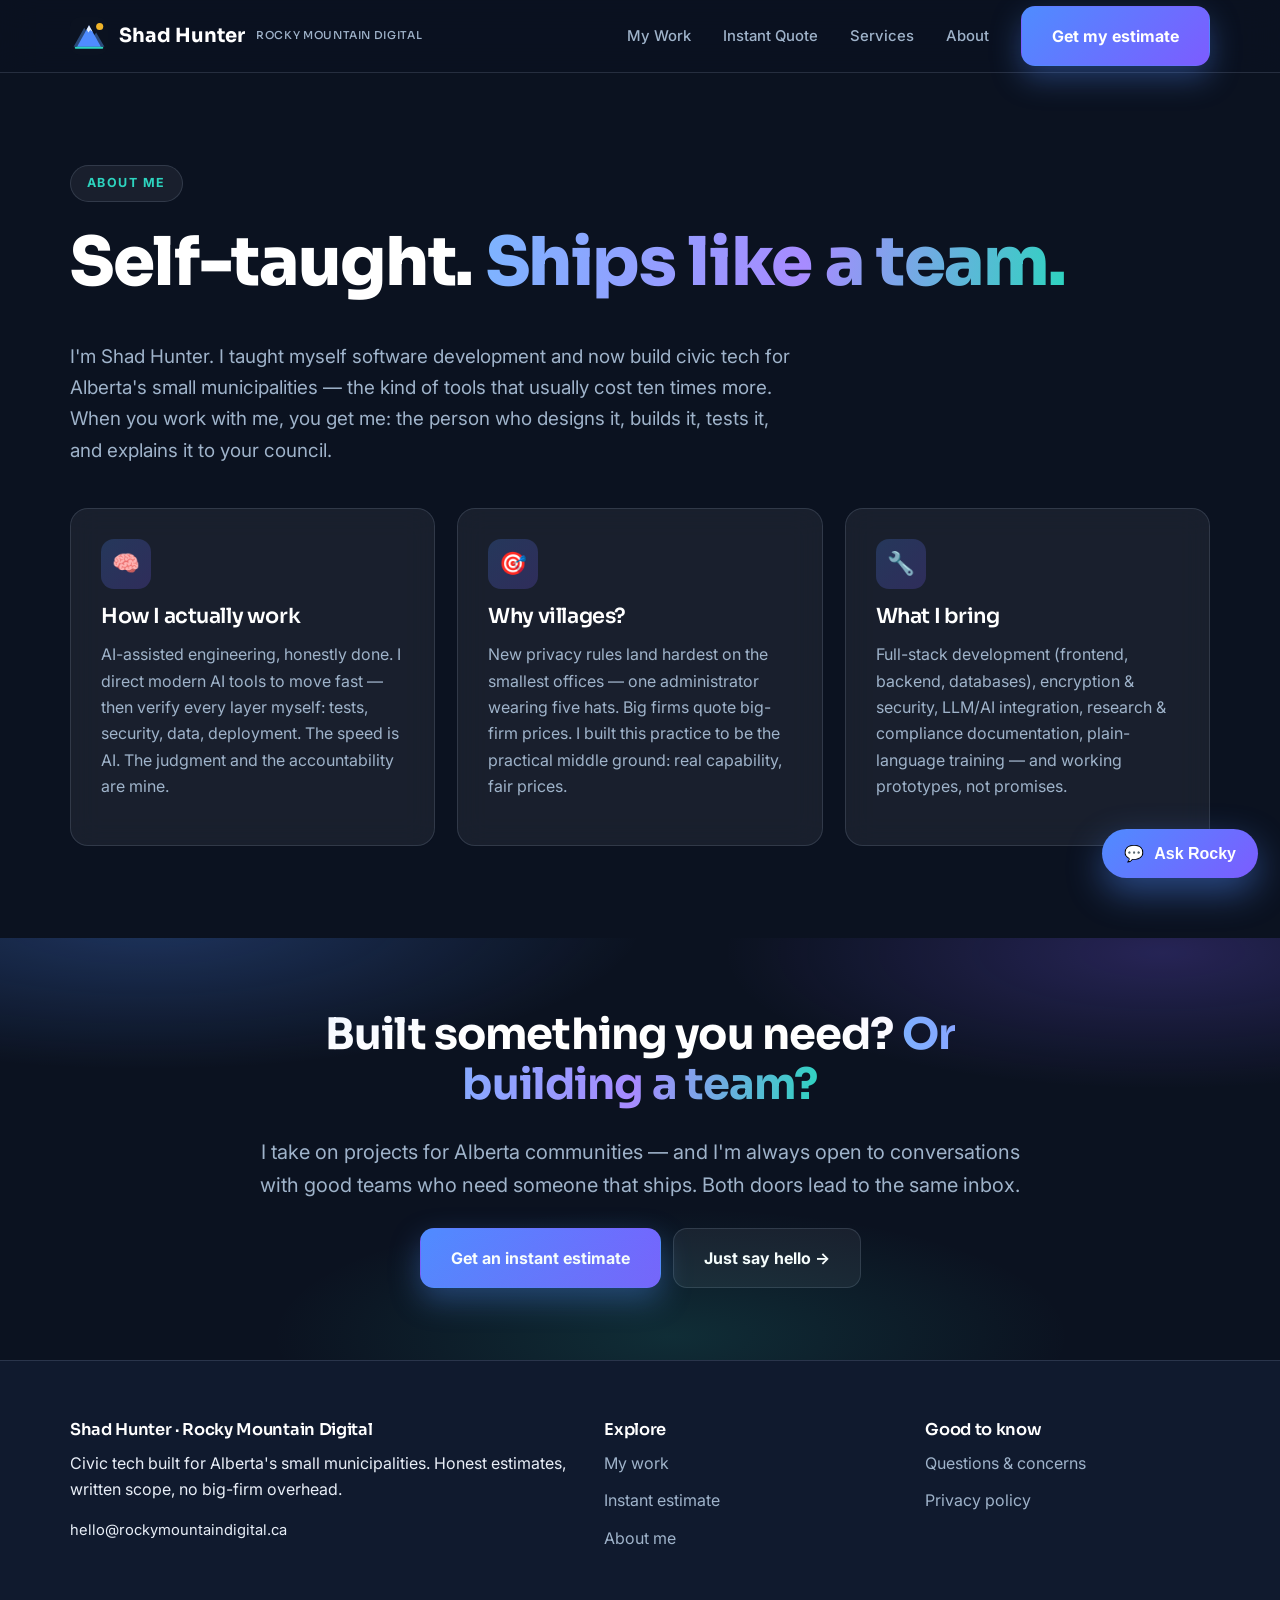
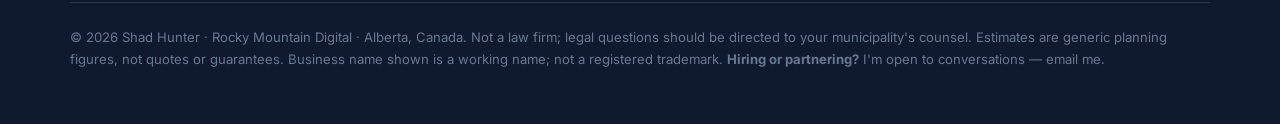
==== commit fd4b59b1: "Builder-first reframe: Shad Hunter — builds civic tech - Personal-brand hero + 'See what I build' pr" ====
--- a/about.html
+++ b/about.html
@@ -3,8 +3,8 @@
 <head>
 <meta charset="UTF-8">
 <meta name="viewport" content="width=device-width, initial-scale=1.0">
-<title>About &amp; Service Area — Rocky Mountain Digital</title>
-<meta name="description" content="A self-taught developer helping Alberta villages with tech, privacy, and records. Province-wide service, honest estimates, real conversations.">
+<title>About Shad Hunter — self-taught civic tech builder</title>
+<meta name="description" content="From self-taught developer to shipping full-stack civic tech for Alberta communities. How I work, what I build, and why small municipalities hire me.">
 <link rel="icon" type="image/svg+xml" href="img/mark.svg">
 <link rel="preconnect" href="https://fonts.googleapis.com">
 <link rel="preconnect" href="https://fonts.gstatic.com" crossorigin>
@@ -18,13 +18,13 @@
   <div class="wrap navrow">
     <a class="brand" href="index.html">
       <img class="mark" src="img/mark.svg" alt="" width="38" height="38">
-      Rocky Mountain Digital
+      Shad Hunter <small style="display:block;font-size:.68rem;color:var(--mist);font-weight:500;letter-spacing:.06em">ROCKY MOUNTAIN DIGITAL</small>
     </a>
     <button class="navtoggle" aria-expanded="false" aria-controls="mainnav">Menu</button>
     <nav id="mainnav" aria-label="Main">
+      <a href="index.html#work">My Work</a>
       <a href="index.html#quote">Instant Quote</a>
-      <a href="index.html#services">What I Do</a>
-      <a href="concerns.html">Questions</a>
+      <a href="index.html#services">Services</a>
       <a href="about.html" aria-current="page">About</a>
     </nav>
     <a class="btn btn-primary" href="index.html#quote">Get my estimate</a>
@@ -35,42 +35,37 @@
 
 <section>
   <div class="wrap">
-    <p class="eyebrow">About</p>
-    <h1>One person. <span class="grad-text">Full attention.</span></h1>
-    <p class="lead">I'm a self-taught developer who builds practical tech, privacy, and records solutions for Alberta's small municipalities. When you hire me, you get me — the person who does the work, sitting in the room with your council explaining it.</p>
+    <p class="eyebrow">About me</p>
+    <h1>Self-taught. <span class="grad-text">Ships like a team.</span></h1>
+    <p class="lead">I'm Shad Hunter. I taught myself software development and now build civic tech for Alberta's small municipalities — the kind of tools that usually cost ten times more. When you work with me, you get me: the person who designs it, builds it, tests it, and explains it to your council.</p>
+
     <div class="grid3">
       <div class="card">
-        <div class="icon" aria-hidden="true">🤝</div>
-        <h3>Why villages?</h3>
-        <p>Because that's where the gap is. New privacy rules land hardest on the smallest offices — one administrator wearing five hats. Big firms quote big-firm prices. I built this to be the practical middle ground.</p>
+        <div class="icon" aria-hidden="true">🧠</div>
+        <h3>How I actually work</h3>
+        <p>AI-assisted engineering, honestly done. I direct modern AI tools to move fast — then verify every layer myself: tests, security, data, deployment. The speed is AI. The judgment and the accountability are mine.</p>
       </div>
       <div class="card">
-        <div class="icon" aria-hidden="true">💬</div>
-        <h3>How I work</h3>
-        <p>Plain language, always. Fixed scope in writing. I show up in person when it matters. If I can't explain it so a councillor can follow along, I haven't finished my job.</p>
+        <div class="icon" aria-hidden="true">🎯</div>
+        <h3>Why villages?</h3>
+        <p>New privacy rules land hardest on the smallest offices — one administrator wearing five hats. Big firms quote big-firm prices. I built this practice to be the practical middle ground: real capability, fair prices.</p>
       </div>
       <div class="card">
-        <div class="icon" aria-hidden="true">🏔️</div>
-        <h3>Service area</h3>
-        <p>Anywhere in Alberta. Assessments and kickoffs on-site whenever it helps; phone, email, or video for the rest. Being rural isn't a problem — it's the whole market.</p>
+        <div class="icon" aria-hidden="true">🔧</div>
+        <h3>What I bring</h3>
+        <p>Full-stack development (frontend, backend, databases), encryption &amp; security, LLM/AI integration, research &amp; compliance documentation, plain-language training — and working prototypes, not promises.</p>
       </div>
-    </div>
-    <div class="strip">
-      <div class="stat"><b>Direct</b><span>No call centers, no rotating consultants</span></div>
-      <div class="stat"><b>Honest</b><span>Estimates are estimates — clearly labeled</span></div>
-      <div class="stat"><b>Local</b><span>Small-town Alberta is home base</span></div>
-      <div class="stat"><b>Practical</b><span>Working software you can click through</span></div>
     </div>
   </div>
 </section>
 
-<section>
+<section class="hero" style="padding:72px 0">
   <div class="wrap" style="text-align:center">
-    <h2>Want to see where your village stands?</h2>
-    <p class="lead" style="margin-inline:auto">Start with the 60-second estimate — or just ask Rocky, the AI assistant in the corner. Both are free, and neither is a sales pitch.</p>
+    <h2 style="max-width:22ch;margin-inline:auto">Built something you need? <span class="grad-text">Or building a team?</span></h2>
+    <p class="lead" style="margin-inline:auto">I take on projects for Alberta communities — and I'm always open to conversations with good teams who need someone that ships. Both doors lead to the same inbox.</p>
     <div class="quiz-nav" style="justify-content:center">
-      <a class="btn btn-primary" href="index.html#quote">Get my instant estimate</a>
-      <a class="btn btn-ghost" href="concerns.html">Read the questions &amp; answers</a>
+      <a class="btn btn-primary" href="index.html#quote">Get an instant estimate</a>
+      <a class="btn btn-ghost" href="mailto:hello@rockymountaindigital.ca?subject=Let's%20talk">Just say hello →</a>
     </div>
   </div>
 </section>
@@ -81,16 +76,16 @@
   <div class="wrap">
     <div class="cols">
       <div>
-        <h3>Rocky Mountain Digital</h3>
-        <p>Tech, privacy, and records help built for Alberta's small municipalities.</p>
+        <h3>Shad Hunter · Rocky Mountain Digital</h3>
+        <p>Civic tech built for Alberta's small municipalities. Honest estimates, written scope, no big-firm overhead.</p>
         <p style="font-size:.92rem">hello@rockymountaindigital.ca</p>
       </div>
       <div>
         <h3>Explore</h3>
         <ul>
+          <li><a href="index.html#work">My work</a></li>
           <li><a href="index.html#quote">Instant estimate</a></li>
-          <li><a href="index.html#services">What I do</a></li>
-          <li><a href="about.html">About &amp; service area</a></li>
+          <li><a href="about.html">About me</a></li>
         </ul>
       </div>
       <div>
@@ -101,7 +96,7 @@
         </ul>
       </div>
     </div>
-    <p class="legal">© 2026 Rocky Mountain Digital · Alberta, Canada. Not a law firm; legal questions should be directed to your municipality's counsel. Estimates are generic planning figures, not quotes or guarantees. Business name shown is a working name; not a registered trademark.</p>
+    <p class="legal">© 2026 Shad Hunter · Rocky Mountain Digital · Alberta, Canada. Not a law firm; legal questions should be directed to your municipality's counsel. Estimates are generic planning figures, not quotes or guarantees. Business name shown is a working name; not a registered trademark. <b>Hiring or partnering?</b> I'm open to conversations — email me.</p>
   </div>
 </footer>
 
